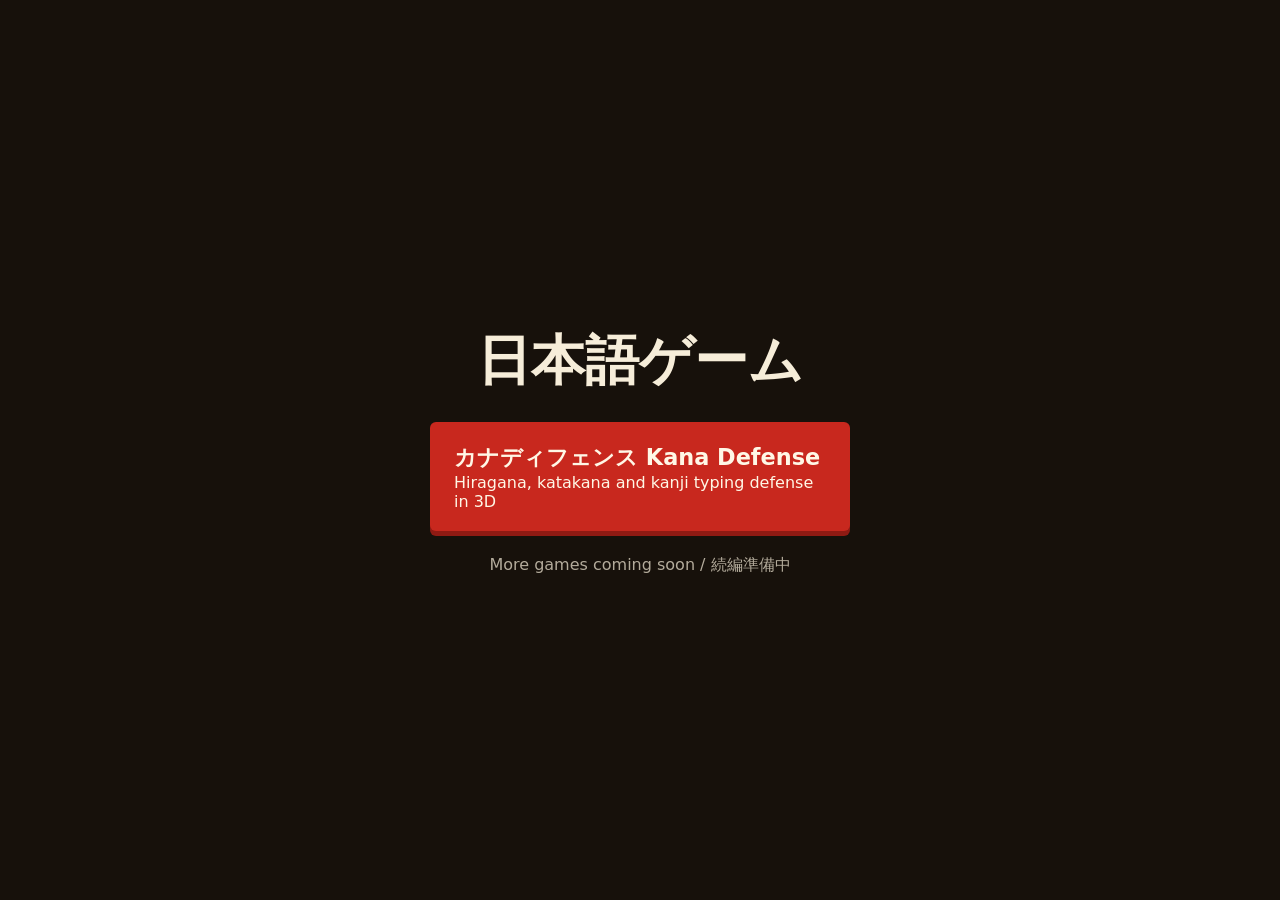
==== index.html @ 28a88e9d "Add Kana Defense, a 3D kana and kanji typing game Solo and local co-op, 57 stages across hiragana, k" ====
<!doctype html>
<html lang="ja">
<head>
  <meta charset="utf-8">
  <meta name="viewport" content="width=device-width, initial-scale=1">
  <title>Nihongo Games 日本語ゲーム</title>
  <style>
    body { margin: 0; min-height: 100vh; display: flex; flex-direction: column; align-items: center; justify-content: center; gap: 24px; padding: 24px; box-sizing: border-box; background: #17110b; color: #f6edd9; font-family: "Hiragino Sans", "Yu Gothic", Meiryo, system-ui, sans-serif; }
    h1 { font-family: "Hiragino Mincho ProN", "Yu Mincho", Georgia, serif; font-size: clamp(2rem, 6vw, 3.4rem); margin: 0; }
    a { display: block; width: min(420px, 100%); box-sizing: border-box; padding: 20px 24px; background: #c8281e; color: #fff7e6; text-decoration: none; border-radius: 6px; box-shadow: 0 5px 0 #8f1a13; }
    a b { font-size: 1.4rem; display: block; }
    p { margin: 0; opacity: .7; }
  </style>
</head>
<body>
  <h1>日本語ゲーム</h1>
  <a href="kana-defense/index.html"><b>カナディフェンス Kana Defense</b>Hiragana, katakana and kanji typing defense in 3D</a>
  <p>More games coming soon / 続編準備中</p>
</body>
</html>
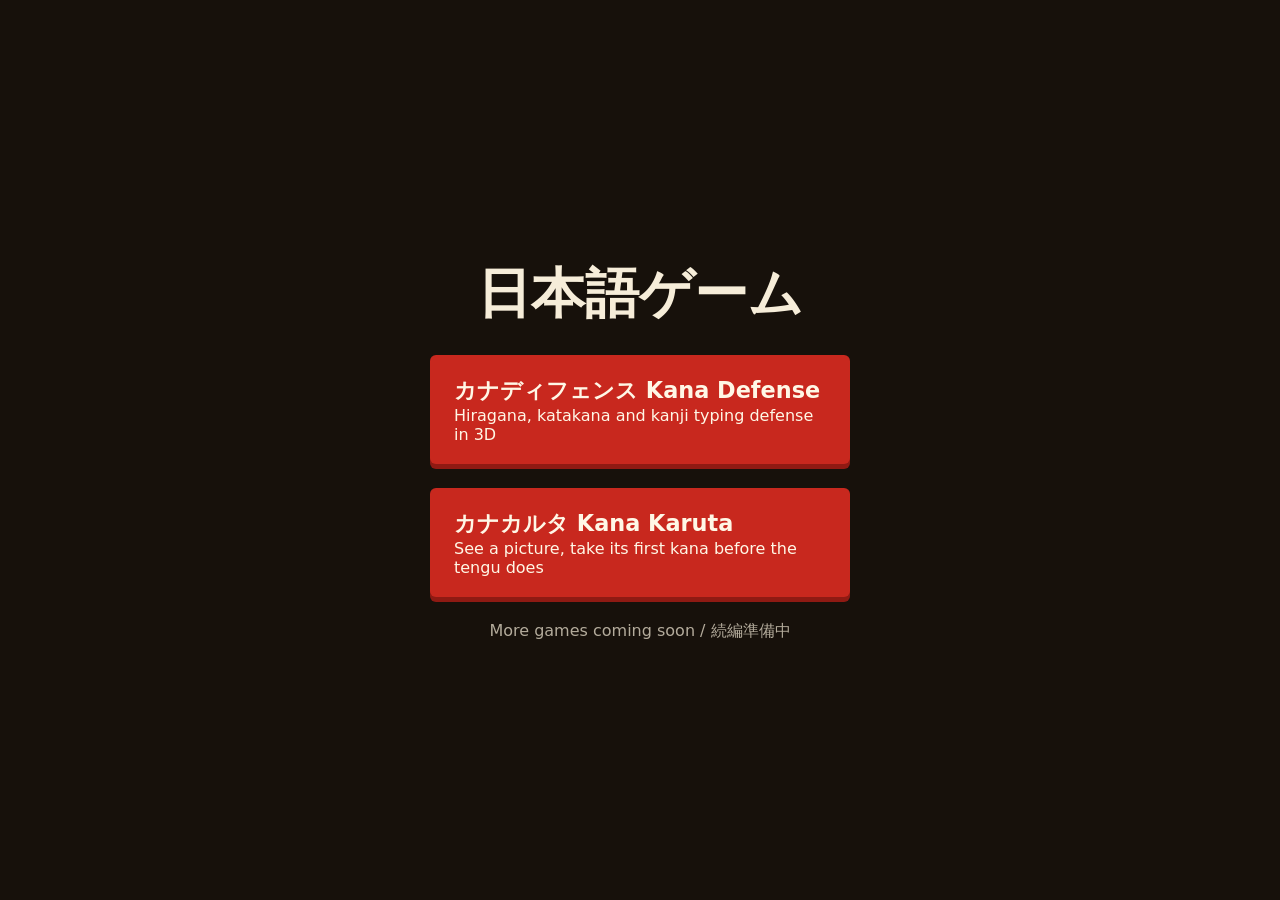
==== commit 457be5eb: "Add Kana Karuta and word stages, fix leftover hit rings Effects started when a weapon landed were dr" ====
--- a/index.html
+++ b/index.html
@@ -15,6 +15,7 @@
 <body>
   <h1>日本語ゲーム</h1>
   <a href="kana-defense/index.html"><b>カナディフェンス Kana Defense</b>Hiragana, katakana and kanji typing defense in 3D</a>
+  <a href="kana-karuta/index.html"><b>カナカルタ Kana Karuta</b>See a picture, take its first kana before the tengu does</a>
   <p>More games coming soon / 続編準備中</p>
 </body>
 </html>
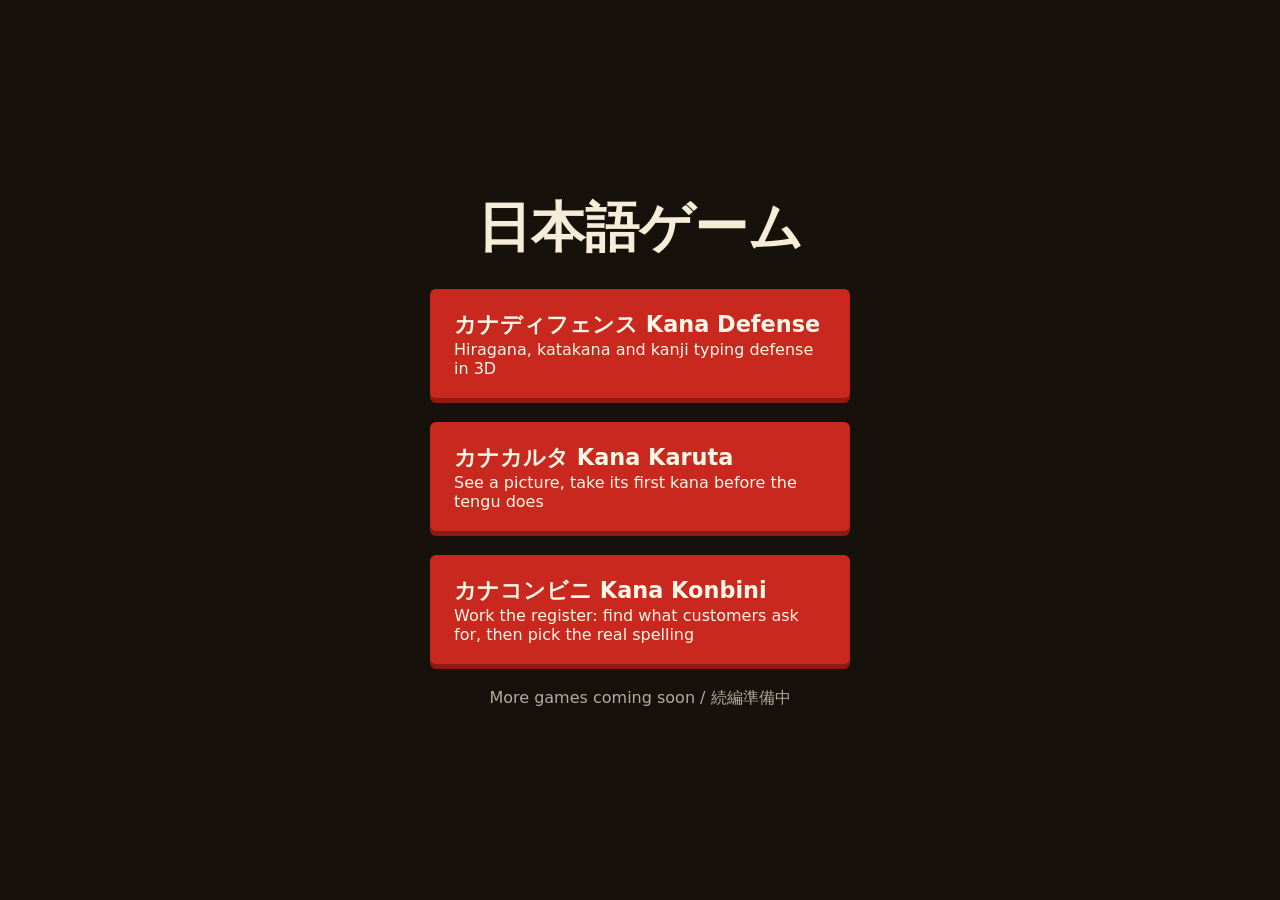
==== commit 65f8f15c: "Add Kana Konbini, a convenience store reading game A customer asks for something in Japanese; the pl" ====
--- a/index.html
+++ b/index.html
@@ -16,6 +16,7 @@
   <h1>日本語ゲーム</h1>
   <a href="kana-defense/index.html"><b>カナディフェンス Kana Defense</b>Hiragana, katakana and kanji typing defense in 3D</a>
   <a href="kana-karuta/index.html"><b>カナカルタ Kana Karuta</b>See a picture, take its first kana before the tengu does</a>
+  <a href="kana-konbini/index.html"><b>カナコンビニ Kana Konbini</b>Work the register: find what customers ask for, then pick the real spelling</a>
   <p>More games coming soon / 続編準備中</p>
 </body>
 </html>
